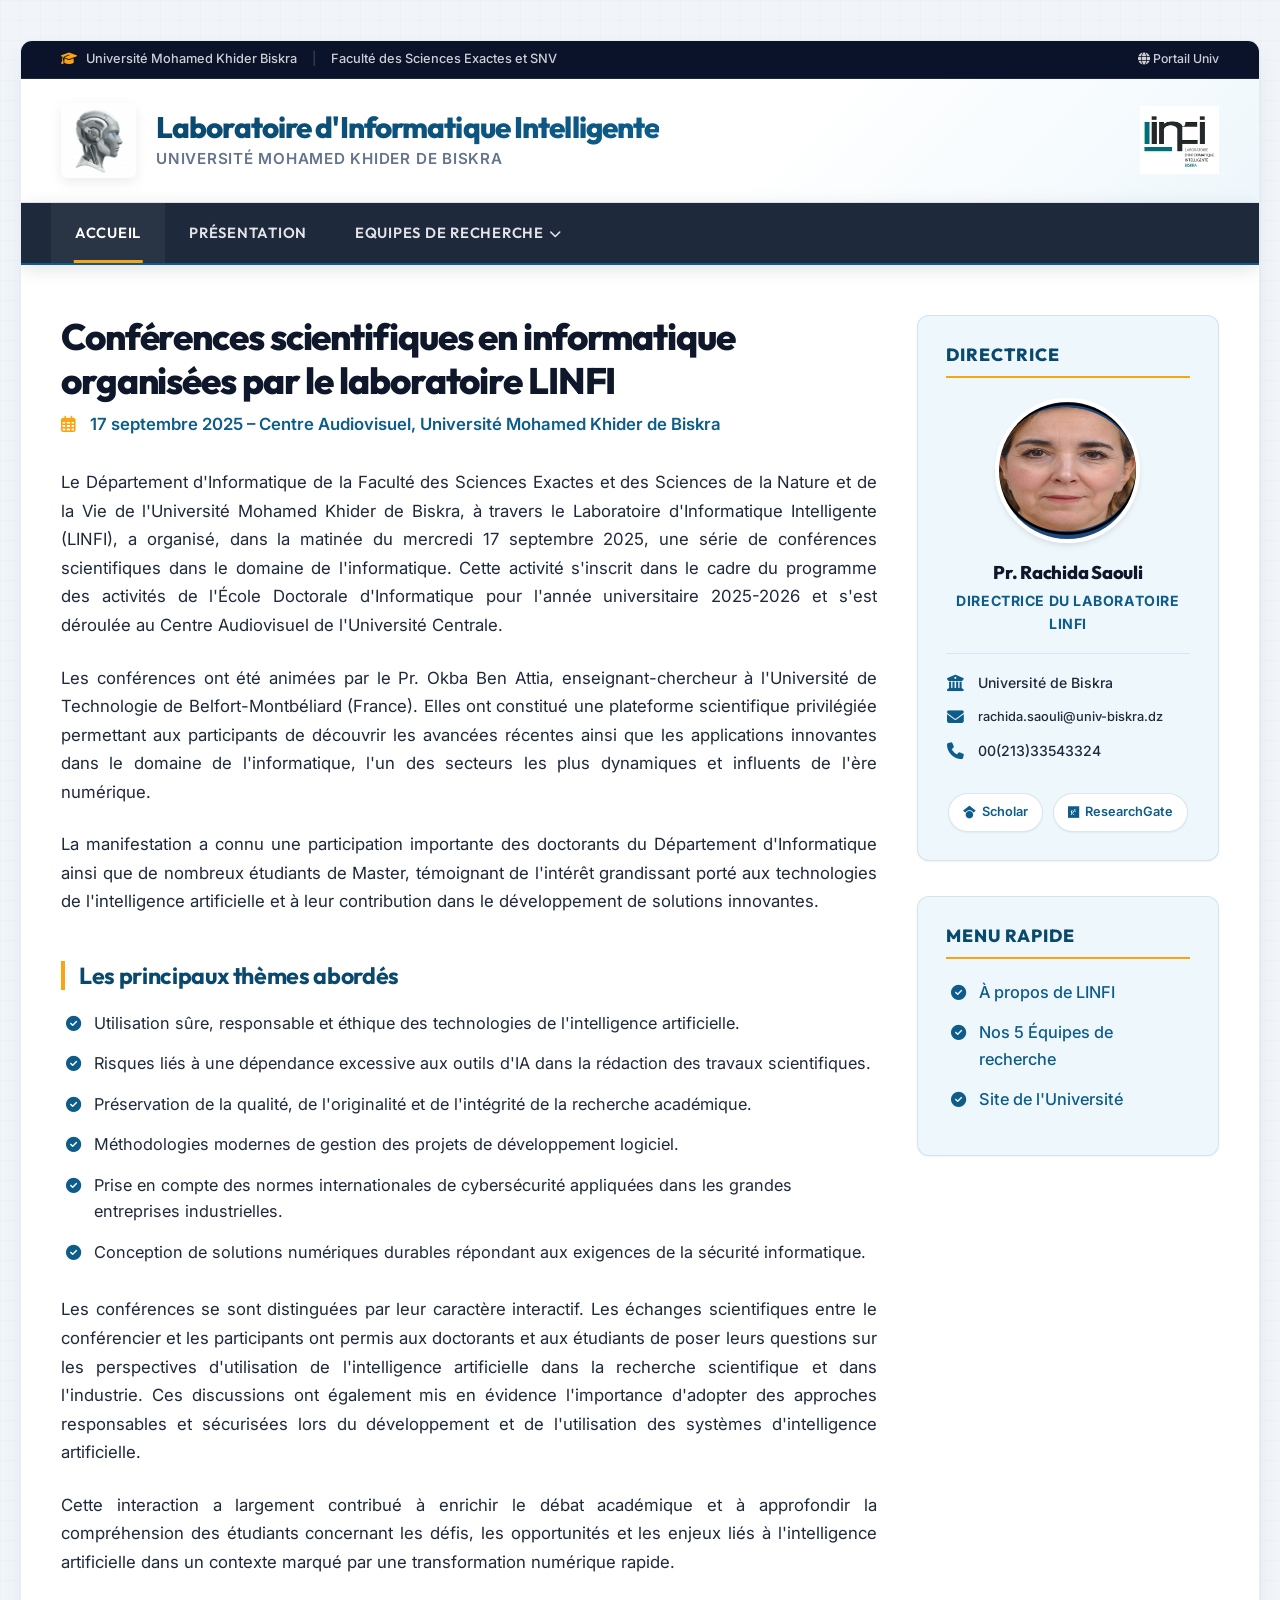
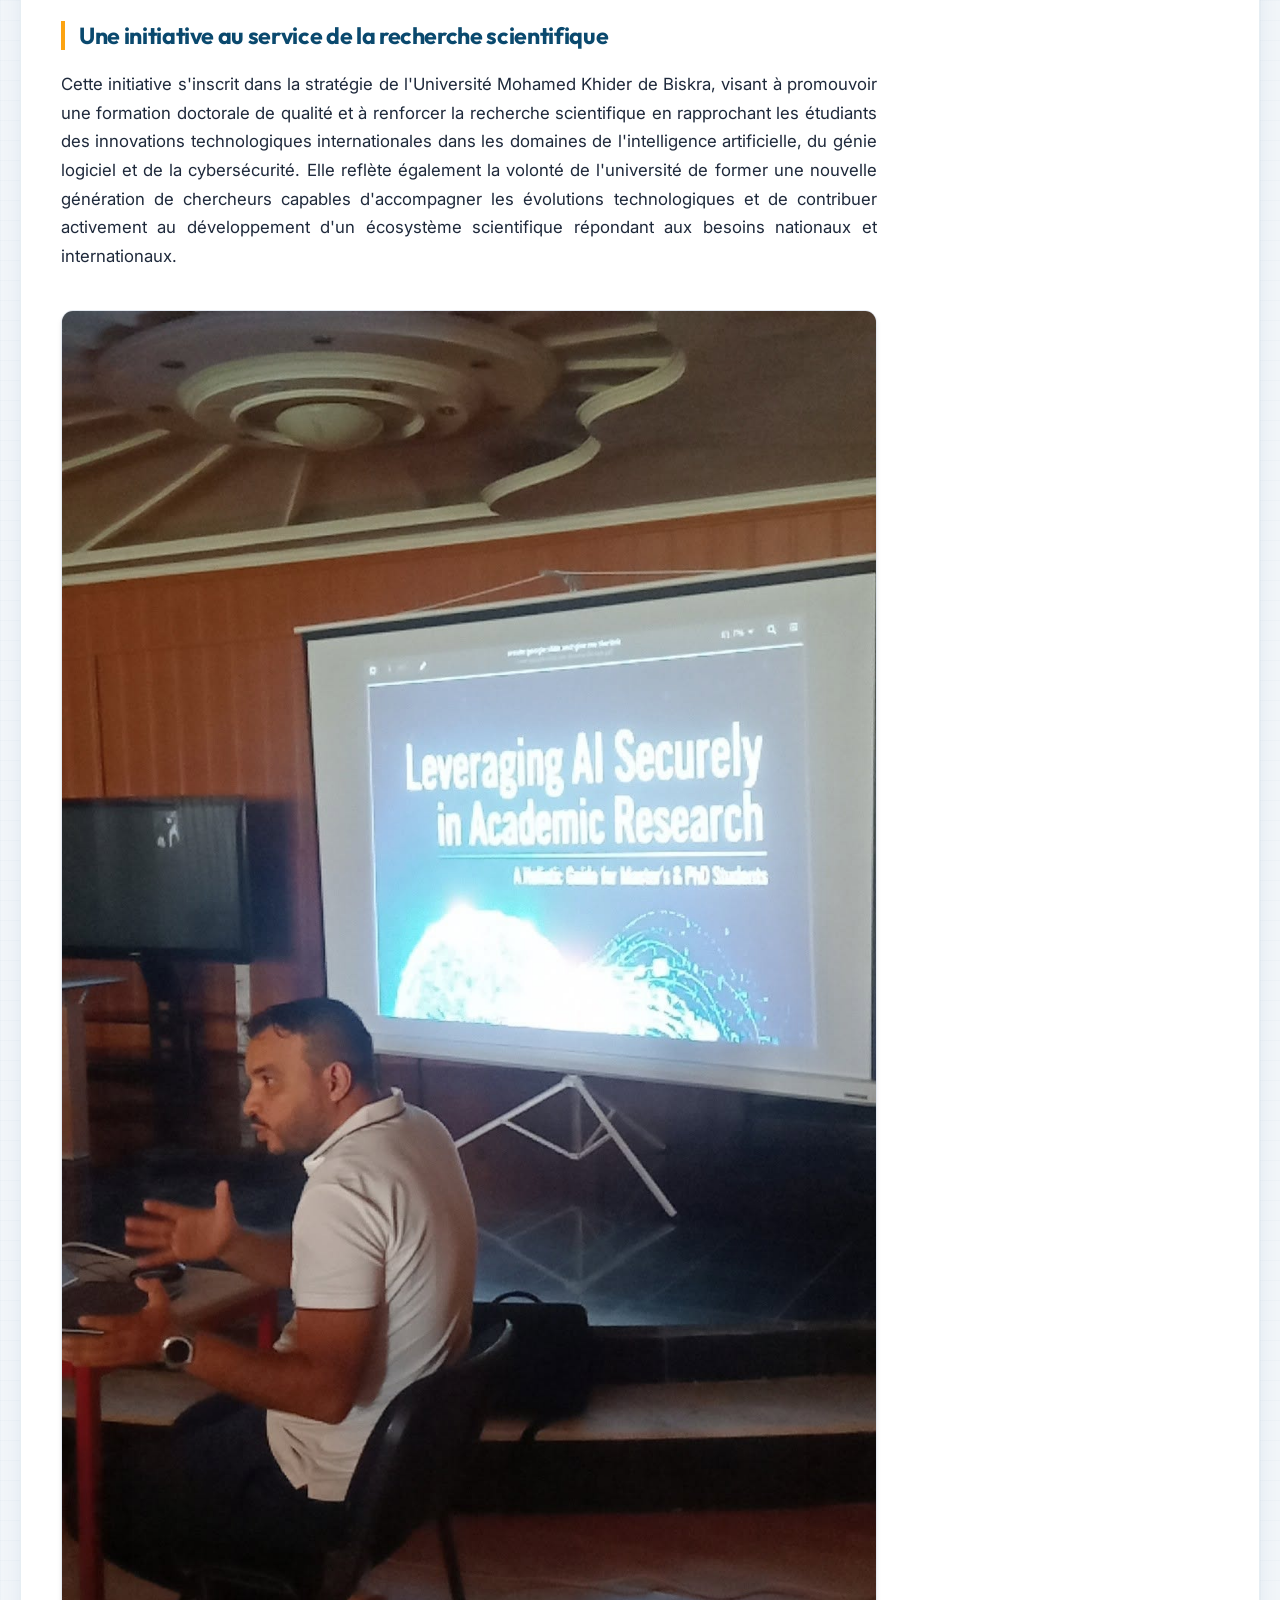
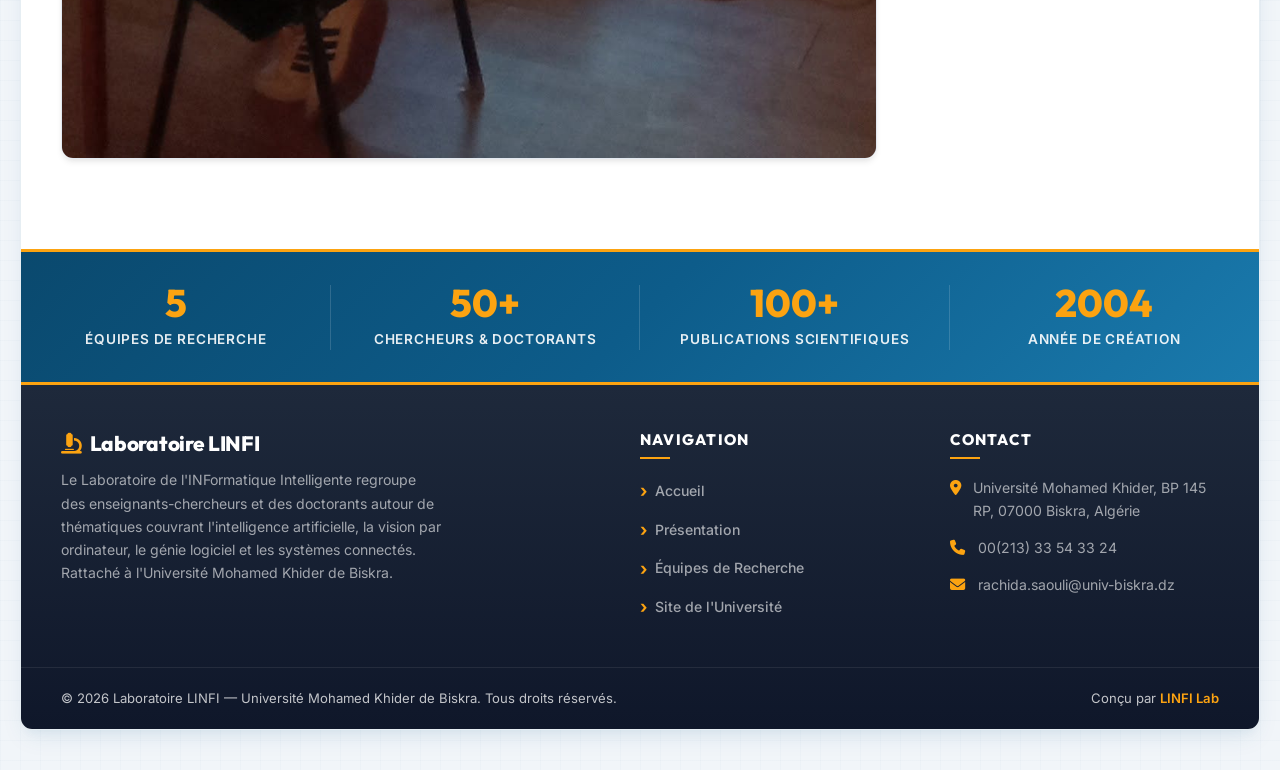
==== index.html @ a5e796ee "Initial commit of static LINFI website" ====
<!DOCTYPE html>
<html lang="fr">
<head>
  <meta charset="UTF-8">
  <meta name="viewport" content="width=device-width, initial-scale=1.0">
  <title>Laboratoire d'Informatique Intelligente (LINFI) | Accueil</title>

  <!-- SEO Meta Tags -->
  <meta name="description"
    content="Laboratoire d'Informatique Intelligente (LINFI) de l'Université Mohamed Khider de Biskra. Recherche, innovation et excellence en IA et systèmes numériques.">

  <!-- CSS Stylesheets -->
  <link rel="stylesheet" href="assets/css/style.css">

  <!-- FontAwesome for icons -->
  <link rel="stylesheet" href="https://cdnjs.cloudflare.com/ajax/libs/font-awesome/6.4.0/css/all.min.css">
</head>
<body>
  <div class="site-wrapper">

    <!-- Premium Top Bar -->
    <div class="site-top-bar">
      <div class="top-bar-left">
        <span><i class="fa-solid fa-graduation-cap"></i> Université Mohamed Khider Biskra</span>
        <span class="top-bar-sep">|</span>
        <span>Faculté des Sciences Exactes et SNV</span>
      </div>
      <div class="top-bar-right">
        <a href="http://univ-biskra.dz" target="_blank"><i class="fa-solid fa-globe"></i> Portail Univ</a>
      </div>
    </div>

    <!-- Top Site Header -->

    <header class="site-header">
      <div class="header-left">
        <img src="assets/images/robot_head.png" alt="Robot Head" class="robot-graphic">
        <div class="title-container">
          <h1>Laboratoire d'Informatique Intelligente</h1>
          <p>Université Mohamed Khider de Biskra</p>
        </div>
      </div>
      <div class="header-right">
        <img src="assets/images/linfi.bmp" alt="LINFI Logo" class="linfi-logo">
      </div>
    </header>

    <!-- Main Navigation Menu -->

    <nav class="main-nav">
      <ul class="nav-menu">
        <li><a href="index.html" class="active">Accueil</a></li>
        <li><a href="presentation.html">Présentation</a></li>
        <li class="dropdown">
          <a href="equipes.html">Equipes de Recherche <i class="fa-solid fa-chevron-down"
              style="font-size: 0.75rem; margin-left: 2px;"></i></a>
          <ul class="dropdown-menu">
            <li><a href="equipe-iadaw.html">Equipe IADAW</a></li>
            <li><a href="equipe-covibio.html">Equipe CoViBio</a></li>
            <li><a href="equipe-glsia.html">Equipe GLSIA</a></li>
            <li><a href="equipe-sigti.html">Equipe SIGTI</a></li>
            <li><a href="equipe-scid.html">Equipe SCID</a></li>
          </ul>
        </li>
      </ul>
    </nav>

    <!-- Layout Grid Container -->

    <div class="content-wrapper">

      <!-- Main Column Content (72%) -->

      <main class="main-content">
        <h2 class="page-title">Conférences scientifiques en informatique organisées par le laboratoire LINFI</h2>
        <p class="page-subtitle"><i class="fa-regular fa-calendar-days" style="margin-right: 6px;"></i> 17 septembre
          2025 – Centre Audiovisuel, Université Mohamed Khider de Biskra</p>
        <p class="main-text">
          Le Département d'Informatique de la Faculté des Sciences Exactes et des Sciences de la Nature et de la Vie de
          l'Université Mohamed Khider de Biskra, à travers le Laboratoire d'Informatique Intelligente (LINFI), a
          organisé, dans la matinée du mercredi 17 septembre 2025, une série de conférences scientifiques dans le
          domaine de l'informatique. Cette activité s'inscrit dans le cadre du programme des activités de l'École
          Doctorale d'Informatique pour l'année universitaire 2025-2026 et s'est déroulée au Centre Audiovisuel de
          l'Université Centrale.
        </p>
        <p class="main-text">
          Les conférences ont été animées par le Pr. Okba Ben Attia, enseignant-chercheur à l'Université de Technologie
          de Belfort-Montbéliard (France). Elles ont constitué une plateforme scientifique privilégiée permettant aux
          participants de découvrir les avancées récentes ainsi que les applications innovantes dans le domaine de
          l'informatique, l'un des secteurs les plus dynamiques et influents de l'ère numérique.
        </p>
        <p class="main-text">
          La manifestation a connu une participation importante des doctorants du Département d'Informatique ainsi que
          de nombreux étudiants de Master, témoignant de l'intérêt grandissant porté aux technologies de l'intelligence
          artificielle et à leur contribution dans le développement de solutions innovantes.
        </p>

        <h3 class="section-title">Les principaux thèmes abordés</h3>
        <ul class="styled-list">
          <li>Utilisation sûre, responsable et éthique des technologies de l'intelligence artificielle.</li>
          <li>Risques liés à une dépendance excessive aux outils d'IA dans la rédaction des travaux scientifiques.</li>
          <li>Préservation de la qualité, de l'originalité et de l'intégrité de la recherche académique.</li>
          <li>Méthodologies modernes de gestion des projets de développement logiciel.</li>
          <li>Prise en compte des normes internationales de cybersécurité appliquées dans les grandes entreprises
            industrielles.</li>
          <li>Conception de solutions numériques durables répondant aux exigences de la sécurité informatique.</li>
        </ul>
        <p class="main-text">
          Les conférences se sont distinguées par leur caractère interactif. Les échanges scientifiques entre le
          conférencier et les participants ont permis aux doctorants et aux étudiants de poser leurs questions sur les
          perspectives d'utilisation de l'intelligence artificielle dans la recherche scientifique et dans l'industrie.
          Ces discussions ont également mis en évidence l'importance d'adopter des approches responsables et sécurisées
          lors du développement et de l'utilisation des systèmes d'intelligence artificielle.
        </p>
        <p class="main-text">
          Cette interaction a largement contribué à enrichir le débat académique et à approfondir la compréhension des
          étudiants concernant les défis, les opportunités et les enjeux liés à l'intelligence artificielle dans un
          contexte marqué par une transformation numérique rapide.
        </p>

        <h3 class="section-title">Une initiative au service de la recherche scientifique</h3>
        <p class="main-text">
          Cette initiative s'inscrit dans la stratégie de l'Université Mohamed Khider de Biskra, visant à promouvoir une
          formation doctorale de qualité et à renforcer la recherche scientifique en rapprochant les étudiants des
          innovations technologiques internationales dans les domaines de l'intelligence artificielle, du génie logiciel
          et de la cybersécurité. Elle reflète également la volonté de l'université de former une nouvelle génération de
          chercheurs capables d'accompagner les évolutions technologiques et de contribuer activement au développement
          d'un écosystème scientifique répondant aux besoins nationaux et internationaux.
        </p>
        <div class="content-image-wrapper">
          <img src="assets/images/548212361_1097998895858036_5991004031842912588_n.jpg" alt="Conférence LINFI"
            class="content-image">
        </div>
      </main>

      <!-- Sidebar Column (28%) -->

      <aside class="sidebar">
        <div class="sidebar-widget">
          <h4 class="widget-title">Directrice</h4>
          <div class="profile-card">
            <div class="profile-avatar-wrapper">
              <img src="assets/images/Prof Rachida Benabdelaziz EP Saouli  Directrice du laboratoire LINFI.png"
                alt="Prof. Rachida Benabdelaziz EP Saouli" class="profile-avatar">
            </div>
            <h5 class="profile-name">Pr. Rachida Saouli</h5>
            <p class="profile-role">Directrice du laboratoire LINFI</p>
            <div class="profile-info">
              <div class="profile-info-item">
                <i class="fa-solid fa-building-columns"></i>
                <span>Université de Biskra</span>
              </div>
              <div class="profile-info-item">
                <i class="fa-solid fa-envelope"></i>
                <span style="word-break: break-all; font-size: 0.8rem;">rachida.saouli@univ-biskra.dz</span>
              </div>
              <div class="profile-info-item">
                <i class="fa-solid fa-phone"></i>
                <span>00(213)33543324</span>
              </div>
            </div>
            <div class="profile-socials">
                            <a href="https://scholar.google.com/citations?user=p-oLahUAAAAJ&hl=fr" target="_blank" class="social-btn"><i class="fa-brands fa-google-scholar"></i> Scholar</a>
                            <a href="https://www.researchgate.net/profile/Rachida-Saouli" target="_blank" class="social-btn"><i class="fa-brands fa-researchgate"></i> ResearchGate</a>
                        </div>
          </div>
        </div>
        <div class="sidebar-widget">
          <h4 class="widget-title">Menu Rapide</h4>
          <ul class="styled-list" style="margin-bottom: 0;">
            <li><a href="presentation.html">À propos de LINFI</a></li>
            <li><a href="equipes.html">Nos 5 Équipes de recherche</a></li>
            <li><a href="http://lab.univ-biskra.dz/linfi" target="_blank">Site de l'Université</a></li>
          </ul>
        </div>
      </aside>
    </div>

    <!-- Statistics Highlights Strip -->
    <div class="stats-strip">
      <div class="stat-item">
        <div class="stat-number">5</div>
        <div class="stat-label">Équipes de Recherche</div>
      </div>
      <div class="stat-item">
        <div class="stat-number">50+</div>
        <div class="stat-label">Chercheurs & Doctorants</div>
      </div>
      <div class="stat-item">
        <div class="stat-number">100+</div>
        <div class="stat-label">Publications Scientifiques</div>
      </div>
      <div class="stat-item">
        <div class="stat-number">2004</div>
        <div class="stat-label">Année de Création</div>
      </div>
    </div>

    <!-- Premium Multi-Column Footer -->

    <footer class="site-footer">
      <div class="footer-main">
        <div class="footer-brand">

          <h3><i class="fa-solid fa-microscope" style="color: var(--accent-color); margin-right: 8px;"></i>Laboratoire
            LINFI</h3>
          <p>Le Laboratoire de l'INFormatique Intelligente regroupe des enseignants-chercheurs et des doctorants autour
            de thématiques couvrant l'intelligence artificielle, la vision par ordinateur, le génie logiciel et les
            systèmes connectés. Rattaché à l'Université Mohamed Khider de Biskra.</p>
        </div>
        <div class="footer-nav">
          <h4 class="footer-heading">Navigation</h4>
          <ul class="footer-links">
            <li><a href="index.html">Accueil</a></li>
            <li><a href="presentation.html">Présentation</a></li>
            <li><a href="equipes.html">Équipes de Recherche</a></li>
            <li><a href="http://univ-biskra.dz" target="_blank">Site de l'Université</a></li>
          </ul>
        </div>
        <div class="footer-contact">
          <h4 class="footer-heading">Contact</h4>
          <div class="footer-contact-item">
            <i class="fa-solid fa-location-dot"></i>
            <span>Université Mohamed Khider, BP 145 RP, 07000 Biskra, Algérie</span>
          </div>
          <div class="footer-contact-item">
            <i class="fa-solid fa-phone"></i>
            <span>00(213) 33 54 33 24</span>
          </div>
          <div class="footer-contact-item">
            <i class="fa-solid fa-envelope"></i>
            <span>rachida.saouli@univ-biskra.dz</span>
          </div>
        </div>
      </div>
      <div class="footer-bottom">
        <p>&copy; 2026 Laboratoire LINFI — Université Mohamed Khider de Biskra. Tous droits réservés.</p>
        <p>Conçu par <a href="#">LINFI Lab</a></p>
      </div>
    </footer>
  </div>

  <!-- Back to Top Button -->
  <button class="back-to-top" id="backToTop" aria-label="Retour en haut">
    <i class="fa-solid fa-arrow-up"></i>
  </button>
  <script>
    // Back to top button logic
    const btn = document.getElementById('backToTop');
    window.addEventListener('scroll', () => {
      btn.classList.toggle('visible', window.scrollY > 300);
    });
    btn.addEventListener('click', () => {
      window.scrollTo({ top: 0, behavior: 'smooth' });
    });
  </script>
</body>
</html>
---- assets/css/style.css ----
/* LINFI Lab (Université de Biskra) CSS STYLESHEET */
/* Enriched with Native Astra Theme Spacing, Color Tokens, and Layout Aesthetics */

@import url('https://fonts.googleapis.com/css2?family=Fredoka:wght@300..700&family=Inter:wght@300;400;500;600;700;800&family=Outfit:wght@300;400;500;600;700;800&display=swap');

:root {
  /* Color Palette - Astra Customizer values */
  --primary-color: #0d5c8a;
  /* Astra Primary: Academic Blue */
  --primary-dark: #0a496e;
  /* Astra Dark Blue */
  --primary-light: #eef7fc;
  /* Very soft baby blue */
  --accent-color: #fca311;
  /* Astra Accent: Gold / Amber */
  --accent-hover: #e5930b;

  /* Text & BG Neutrals */
  --bg-body: #f1f5f9;
  /* Slate layout wrap background */
  --bg-inner: #ffffff;
  /* Container white */
  --text-primary: #1e293b;
  /* Dark slate primary body */
  --text-headers: #0f172a;
  /* Near black for headers */
  --text-muted: #64748b;
  /* Cool template grey */
  --border-color: #e2e8f0;
  /* Base grid borders */

  /* Navigation Bar */
  --nav-bg: #1e293b;
  --nav-text: #f8fafc;
  --nav-hover-bg: #0d5c8a;
  --nav-active-bg: #0a496e;

  /* Shadows & Radius (Sleek Astra defaults) */
  --shadow-sm: 0 1px 2px 0 rgba(0, 0, 0, 0.05);
  --shadow-md: 0 4px 6px -1px rgba(0, 0, 0, 0.08), 0 2px 4px -1px rgba(0, 0, 0, 0.04);
  --shadow-lg: 0 10px 25px -5px rgba(13, 92, 138, 0.1), 0 8px 10px -6px rgba(13, 92, 138, 0.05);
  --shadow-hover: 0 20px 25px -5px rgba(0, 0, 0, 0.1), 0 10px 10px -5px rgba(0, 0, 0, 0.04);
  --border-radius-sm: 6px;
  --border-radius: 12px;
  --border-radius-lg: 18px;

  /* Transitions */
  --transition-fast: all 0.2s cubic-bezier(0.4, 0, 0.2, 1);
  --transition: all 0.3s cubic-bezier(0.4, 0, 0.2, 1);
  --transition-slow: all 0.5s cubic-bezier(0.4, 0, 0.2, 1);

  --container-width: 1240px;
}

/* Base resets & fonts matching Astra defaults */
* {
  box-sizing: border-box;
  margin: 0;
  padding: 0;
}

body {
  font-family: 'Inter', -apple-system, BlinkMacSystemFont, "Segoe UI", Roboto, Helvetica, Arial, sans-serif;
  background-color: var(--bg-body);
  /* Checked graphic background pattern simulating high-fidelity mockups */
  background-image:
    linear-gradient(rgba(13, 92, 138, 0.02) 1px, transparent 1px),
    linear-gradient(90deg, rgba(13, 92, 138, 0.02) 1px, transparent 1px);
  background-size: 20px 20px;
  color: var(--text-primary);
  line-height: 1.625;
  -webkit-font-smoothing: antialiased;
  -moz-osx-font-smoothing: grayscale;
}

a {
  color: var(--primary-color);
  text-decoration: none;
  font-weight: 500;
  transition: var(--transition-fast);
}

a:hover {
  color: var(--primary-dark);
}

/* Headings typography mapping */
h1,
h2,
h3,
h4,
h5,
h6 {
  font-family: 'Outfit', 'Inter', sans-serif;
  color: var(--text-headers);
  font-weight: 700;
  line-height: 1.25;
  letter-spacing: -0.015em;
}

/* Universal Page structure with shadow borders */
.site-wrapper {
  max-width: var(--container-width);
  margin: 40px auto;
  border-radius: var(--border-radius);
  background-color: var(--bg-inner);
  box-shadow: var(--shadow-lg);
  overflow: hidden;
  display: flex;
  flex-direction: column;
  min-height: 90vh;
  border: 1px solid rgba(13, 92, 138, 0.1);
}

/* Premium Top Header bar */
.site-top-bar {
  background-color: #0b132b;
  color: rgba(255, 255, 255, 0.8);
  font-size: 0.8rem;
  font-weight: 500;
  padding: 8px 40px;
  display: flex;
  justify-content: space-between;
  align-items: center;
  border-bottom: 1px solid rgba(255, 255, 255, 0.08);
}

.top-bar-left {
  display: flex;
  align-items: center;
  gap: 15px;
}

.top-bar-left span i {
  color: var(--accent-color);
  margin-right: 6px;
}

.top-bar-right {
  display: flex;
  align-items: center;
  gap: 20px;
}

.top-bar-right a {
  color: rgba(255, 255, 255, 0.8);
  font-size: 0.77rem;
}

.top-bar-right a:hover {
  color: #ffffff;
}

.top-bar-sep {
  color: rgba(255, 255, 255, 0.2);
}

/* Main Site Header content */
header.site-header {
  display: flex;
  justify-content: space-between;
  align-items: center;
  padding: 24px 40px;
  background: white;
  border-bottom: 1px solid var(--border-color);
  background-image: linear-gradient(135deg, #ffffff 60%, var(--primary-light) 100%);
}

.header-left {
  display: flex;
  align-items: center;
  gap: 20px;
}

.robot-graphic {
  height: 75px;
  width: auto;
  border-radius: var(--border-radius-sm);
  filter: drop-shadow(0 4px 6px rgba(0, 0, 0, 0.07));
  transition: var(--transition);
}

.robot-graphic:hover {
  transform: rotate(5deg) scale(1.05);
}

.title-container h1 {
  font-size: 1.85rem;
  font-weight: 800;
  color: var(--primary-color);
  letter-spacing: -0.03em;
  background: linear-gradient(120deg, var(--primary-dark) 0%, var(--primary-color) 100%);
  -webkit-background-clip: text;
  background-clip: text;
  -webkit-text-fill-color: transparent;
}

.title-container p {
  font-size: 0.95rem;
  color: var(--text-muted);
  font-weight: 600;
  margin-top: 1px;
  text-transform: uppercase;
  letter-spacing: 0.05em;
}

.header-right {
  display: flex;
  align-items: center;
}

.linfi-logo {
  height: 68px;
  width: auto;
  max-width: 100%;
  transition: var(--transition);
}

.linfi-logo:hover {
  filter: saturate(1.1) brightness(0.98);
}

/* Sleek sticky navbar */
nav.main-nav {
  background-color: var(--nav-bg);
  box-shadow: 0 4px 20px -2px rgba(15, 23, 42, 0.15);
  position: sticky;
  top: 0;
  z-index: 1000;
  border-bottom: 2px solid var(--primary-color);
}

nav.main-nav ul.nav-menu {
  display: flex;
  list-style: none;
  max-width: var(--container-width);
  margin: 0 auto;
  padding: 0 30px;
}

ul.nav-menu>li {
  position: relative;
}

ul.nav-menu>li>a {
  display: block;
  padding: 18px 24px;
  color: rgba(248, 250, 252, 0.9);
  font-weight: 600;
  font-size: 0.92rem;
  text-transform: uppercase;
  letter-spacing: 0.05em;
  font-family: 'Outfit', sans-serif;
  transition: var(--transition-fast);
  position: relative;
}

/* Animated active/hover line index decoration */
ul.nav-menu>li>a::after {
  content: '';
  position: absolute;
  bottom: 0;
  left: 50%;
  width: 0;
  height: 3px;
  background-color: var(--accent-color);
  transition: var(--transition-fast);
  transform: translateX(-50%);
}

ul.nav-menu>li:hover>a::after,
ul.nav-menu>li>a.active::after {
  width: 60%;
}

ul.nav-menu>li:hover>a,
ul.nav-menu>li>a.active {
  color: #ffffff;
  background-color: rgba(255, 255, 255, 0.05);
}

/* Dropdown styling */
.dropdown-menu {
  position: absolute;
  top: 100%;
  left: 0;
  background-color: var(--nav-bg);
  list-style: none;
  min-width: 250px;
  border-top: 3px solid var(--accent-color);
  box-shadow: 0 10px 25px -5px rgba(0, 0, 0, 0.3), 0 8px 10px -6px rgba(0, 0, 0, 0.3);
  opacity: 0;
  visibility: hidden;
  transform: translateY(15px);
  transition: opacity 0.25s cubic-bezier(0.4, 0, 0.2, 1), transform 0.25s cubic-bezier(0.4, 0, 0.2, 1), visibility 0.25s;
  z-index: 1001;
  border-radius: 0 0 var(--border-radius-sm) var(--border-radius-sm);
  padding: 8px 0;
}

ul.nav-menu>li.dropdown:hover .dropdown-menu {
  opacity: 1;
  visibility: visible;
  transform: translateY(0);
}

.dropdown-menu li a {
  display: block;
  padding: 12px 24px;
  color: rgba(226, 232, 240, 0.95);
  font-size: 0.82rem;
  font-weight: 600;
  text-transform: uppercase;
  letter-spacing: 0.03em;
  transition: var(--transition-fast);
}

.dropdown-menu li a:hover {
  background-color: var(--nav-hover-bg);
  color: #ffffff;
  padding-left: 30px;
  /* Slight push animation */
}

/* Body Content layouts */
.content-wrapper {
  display: grid;
  grid-template-columns: 2.7fr 1fr;
  gap: 40px;
  padding: 50px 40px;
  background-color: #ffffff;
  flex: 1;
}

/* Left panel content */
main.main-content {
  background-color: #ffffff;
}

.page-title {
  font-size: 2.3rem;
  font-weight: 800;
  color: var(--text-headers);
  margin-bottom: 8px;
  letter-spacing: -0.03em;
  line-height: 1.2;
}

.page-subtitle {
  font-size: 1.05rem;
  font-weight: 600;
  color: var(--primary-color);
  margin-bottom: 30px;
  display: flex;
  align-items: center;
  gap: 8px;
}

.page-subtitle i {
  color: var(--accent-color);
}

.main-text {
  font-size: 1.05rem;
  color: var(--text-primary);
  margin-bottom: 24px;
  text-align: justify;
  line-height: 1.7;
}

.section-title {
  font-size: 1.45rem;
  font-weight: 700;
  color: var(--primary-dark);
  margin-top: 45px;
  margin-bottom: 20px;
  display: flex;
  align-items: center;
  gap: 12px;
  border-left: 4px solid var(--accent-color);
  padding-left: 14px;
}

/* Styled unordered list styling */
.styled-list {
  list-style: none;
  margin: 20px 0 30px 5px;
}

.styled-list li {
  position: relative;
  padding-left: 28px;
  margin-bottom: 14px;
  font-size: 1.02rem;
  color: var(--text-primary);
}

.styled-list li::before {
  content: '\f058';
  /* FontAwesome check-circle */
  font-family: 'Font Awesome 6 Free';
  font-weight: 900;
  position: absolute;
  left: 0;
  top: 1px;
  color: var(--primary-color);
  font-size: 0.95rem;
}

/* Content Images decoration */
.content-image-wrapper {
  margin: 40px auto;
  border-radius: var(--border-radius);
  overflow: hidden;
  box-shadow: var(--shadow-md);
  border: 1px solid var(--border-color);
  max-width: 100%;
  transition: var(--transition-slow);
  position: relative;
}

.content-image-wrapper::after {
  content: '';
  position: absolute;
  top: 0;
  left: 0;
  width: 100%;
  height: 100%;
  box-shadow: inset 0 0 100px rgba(0, 0, 0, 0.05);
  pointer-events: none;
}

.content-image-wrapper:hover {
  box-shadow: var(--shadow-hover);
  transform: translateY(-4px);
}

.content-image {
  width: 100%;
  height: auto;
  display: block;
  transition: var(--transition-slow);
  object-fit: cover;
}

.content-image-wrapper:hover .content-image {
  transform: scale(1.02);
}

/* Sidebar structure */
aside.sidebar {
  display: flex;
  flex-direction: column;
  gap: 35px;
}

.sidebar-widget {
  background-color: var(--primary-light);
  border: 1px solid rgba(13, 92, 138, 0.12);
  border-radius: var(--border-radius);
  padding: 28px;
  box-shadow: var(--shadow-sm);
  transition: var(--transition);
}

.sidebar-widget:hover {
  box-shadow: var(--shadow-md);
  border-color: rgba(13, 92, 138, 0.25);
  background-color: #f7fcff;
}

.widget-title {
  font-size: 1.1rem;
  font-weight: 800;
  color: var(--primary-dark);
  margin-bottom: 20px;
  border-bottom: 2px solid var(--accent-color);
  padding-bottom: 10px;
  text-transform: uppercase;
  letter-spacing: 0.06em;
  display: flex;
  align-items: center;
  gap: 8px;
}

/* Sidebar Custom Profile Cards */
.profile-card {
  display: flex;
  flex-direction: column;
  align-items: center;
  text-align: center;
}

.profile-avatar-wrapper {
  width: 145px;
  height: 145px;
  border-radius: 50%;
  overflow: hidden;
  margin-bottom: 18px;
  border: 4px solid #ffffff;
  box-shadow: var(--shadow-md);
  transition: var(--transition);
}

.profile-avatar {
  width: 100%;
  height: 100%;
  object-fit: cover;
  transition: var(--transition-slow);
}

.profile-card:hover .profile-avatar-wrapper {
  border-color: var(--accent-color);
  transform: scale(1.02);
}

.profile-name {
  font-size: 1.15rem;
  font-weight: 800;
  color: var(--text-headers);
  margin-bottom: 6px;
}

.profile-role {
  font-size: 0.88rem;
  color: var(--primary-color);
  font-weight: 700;
  margin-bottom: 18px;
  text-transform: uppercase;
  letter-spacing: 0.04em;
}

.profile-info {
  width: 100%;
  border-top: 1px solid rgba(13, 92, 138, 0.1);
  padding-top: 18px;
  margin-bottom: 18px;
}

.profile-info-item {
  display: flex;
  justify-content: flex-start;
  align-items: center;
  gap: 12px;
  margin-bottom: 12px;
  color: var(--text-primary);
  font-size: 0.88rem;
  font-weight: 500;
}

.profile-info-item i {
  color: var(--primary-color);
  font-size: 1.05rem;
  width: 20px;
  text-align: center;
}

.profile-socials {
  display: flex;
  gap: 10px;
  justify-content: center;
  width: 100%;
}

.social-btn {
  background-color: #ffffff;
  color: var(--primary-color);
  padding: 8px 14px;
  font-size: 0.8rem;
  border-radius: 20px;
  font-weight: 600;
  border: 1px solid rgba(13, 92, 138, 0.15);
  box-shadow: var(--shadow-sm);
  display: inline-flex;
  align-items: center;
  gap: 6px;
}

.social-btn:hover {
  background-color: var(--primary-color);
  color: #ffffff !important;
  border-color: var(--primary-color);
  transform: translateY(-2px);
  box-shadow: var(--shadow-md);
}

/* High Fidelity Table Designs */
.table-responsive {
  width: 100%;
  overflow-x: auto;
  margin: 30px 0;
  box-shadow: var(--shadow-md);
  border-radius: var(--border-radius);
  border: 1px solid var(--border-color);
  background-color: white;
}

table.members-table {
  width: 100%;
  border-collapse: collapse;
  text-align: left;
  font-size: 0.9rem;
}

table.members-table th {
  background-color: var(--primary-color);
  color: #ffffff;
  padding: 16px 20px;
  font-weight: 700;
  text-transform: uppercase;
  font-size: 0.8rem;
  letter-spacing: 0.05em;
  letter-spacing: 0.03em;
  border-bottom: 2px solid rgba(0, 0, 0, 0.1);
}

table.members-table td {
  padding: 15px 20px;
  border-bottom: 1px solid var(--border-color);
  color: var(--text-primary);
  font-weight: 500;
}

table.members-table tbody tr:last-child td {
  border-bottom: none;
}

table.members-table tbody tr:nth-of-type(even) {
  background-color: #f8fafc;
}

table.members-table tbody tr:hover {
  background-color: var(--primary-light);
}

table.members-table td strong {
  color: var(--text-headers);
}

/* Teams Showcases Grid Dashboards */
.teams-grid {
  display: grid;
  grid-template-columns: repeat(auto-fit, minmax(320px, 1fr));
  gap: 30px;
  margin-top: 30px;
}

.team-summary-card {
  background-color: #ffffff;
  border: 1px solid var(--border-color);
  border-radius: var(--border-radius);
  padding: 30px;
  box-shadow: var(--shadow-sm);
  display: flex;
  flex-direction: column;
  transition: var(--transition);
  border-top: 4px solid var(--primary-color);
}

.team-summary-card:hover {
  transform: translateY(-6px);
  box-shadow: var(--shadow-hover);
  border-top-color: var(--accent-color);
}

.team-card-title {
  font-size: 1.35rem;
  color: var(--text-headers);
  font-weight: 800;
  margin-bottom: 6px;
}

.team-card-leader {
  font-size: 0.88rem;
  font-weight: 700;
  color: var(--primary-color);
  margin-bottom: 18px;
  text-transform: uppercase;
  letter-spacing: 0.02em;
}

.team-card-desc {
  font-size: 0.98rem;
  color: var(--text-primary);
  flex-grow: 1;
  margin-bottom: 24px;
  line-height: 1.6;
}

.team-card-link {
  font-weight: 700;
  font-size: 0.92rem;
  color: var(--primary-color);
  display: inline-flex;
  align-items: center;
  gap: 6px;
  align-self: flex-start;
  padding: 4px 0;
  position: relative;
}

.team-card-link::after {
  content: '';
  position: absolute;
  bottom: 0;
  left: 0;
  width: 0;
  height: 2px;
  background-color: var(--accent-color);
  transition: var(--transition-fast);
}

.team-summary-card:hover .team-card-link::after {
  width: 100%;
}

.team-summary-card:hover .team-card-link {
  color: var(--accent-hover);
}

/* ===== Breadcrumb Navigation ===== */
.breadcrumb {
  padding: 14px 40px;
  background-color: #f8fafc;
  border-bottom: 1px solid var(--border-color);
  font-size: 0.85rem;
  color: var(--text-muted);
  display: flex;
  align-items: center;
  gap: 8px;
}

.breadcrumb a {
  color: var(--primary-color);
  font-weight: 600;
}

.breadcrumb a:hover {
  color: var(--accent-hover);
}

.breadcrumb .sep {
  color: var(--border-color);
  font-size: 0.7rem;
}

.breadcrumb .current {
  color: var(--text-headers);
  font-weight: 700;
}

/* ===== Statistics / Highlights Strip ===== */
.stats-strip {
  display: grid;
  grid-template-columns: repeat(auto-fit, minmax(180px, 1fr));
  gap: 0;
  background: linear-gradient(135deg, var(--primary-dark) 0%, var(--primary-color) 50%, #1a7aad 100%);
  color: #ffffff;
  border-top: 3px solid var(--accent-color);
}

.stat-item {
  padding: 32px 24px;
  text-align: center;
  position: relative;
  transition: var(--transition);
}

.stat-item:not(:last-child)::after {
  content: '';
  position: absolute;
  right: 0;
  top: 25%;
  height: 50%;
  width: 1px;
  background-color: rgba(255, 255, 255, 0.15);
}

.stat-item:hover {
  background-color: rgba(255, 255, 255, 0.08);
}

.stat-number {
  font-family: 'Outfit', sans-serif;
  font-size: 2.4rem;
  font-weight: 800;
  color: var(--accent-color);
  line-height: 1;
  margin-bottom: 6px;
}

.stat-label {
  font-size: 0.85rem;
  font-weight: 600;
  text-transform: uppercase;
  letter-spacing: 0.06em;
  opacity: 0.9;
}

/* ===== News / Event Cards ===== */
.news-card {
  background-color: #ffffff;
  border: 1px solid var(--border-color);
  border-radius: var(--border-radius);
  overflow: hidden;
  box-shadow: var(--shadow-sm);
  transition: var(--transition);
  display: flex;
  flex-direction: column;
}

.news-card:hover {
  transform: translateY(-4px);
  box-shadow: var(--shadow-hover);
}

.news-card-image {
  width: 100%;
  height: 200px;
  object-fit: cover;
  transition: var(--transition-slow);
}

.news-card:hover .news-card-image {
  transform: scale(1.03);
}

.news-card-body {
  padding: 22px;
  flex: 1;
  display: flex;
  flex-direction: column;
}

.news-card-date {
  font-size: 0.78rem;
  color: var(--accent-color);
  font-weight: 700;
  text-transform: uppercase;
  letter-spacing: 0.04em;
  margin-bottom: 8px;
  display: flex;
  align-items: center;
  gap: 6px;
}

.news-card-title {
  font-size: 1.1rem;
  font-weight: 700;
  color: var(--text-headers);
  margin-bottom: 10px;
  line-height: 1.35;
}

.news-card-excerpt {
  font-size: 0.92rem;
  color: var(--text-muted);
  line-height: 1.55;
  flex: 1;
}

.news-card-link {
  margin-top: 16px;
  font-weight: 700;
  font-size: 0.88rem;
  color: var(--primary-color);
  display: inline-flex;
  align-items: center;
  gap: 6px;
  align-self: flex-start;
}

.news-card-link:hover {
  color: var(--accent-hover);
  gap: 10px;
}

/* ===== Tag / Badge Elements ===== */
.tag {
  display: inline-block;
  padding: 4px 12px;
  border-radius: 20px;
  font-size: 0.75rem;
  font-weight: 700;
  text-transform: uppercase;
  letter-spacing: 0.04em;
}

.tag-primary {
  background-color: var(--primary-light);
  color: var(--primary-color);
  border: 1px solid rgba(13, 92, 138, 0.15);
}

.tag-accent {
  background-color: #fef3cd;
  color: #856404;
  border: 1px solid rgba(252, 163, 17, 0.2);
}

.tag-success {
  background-color: #d1fae5;
  color: #065f46;
  border: 1px solid rgba(6, 95, 70, 0.15);
}

/* ===== Premium Multi-Column Footer ===== */
footer.site-footer {
  margin-top: auto;
  background: linear-gradient(180deg, #1e293b 0%, #0f172a 100%);
  color: rgba(255, 255, 255, 0.75);
  border-top: 3px solid var(--accent-color);
}

.footer-main {
  display: grid;
  grid-template-columns: 2fr 1fr 1fr;
  gap: 40px;
  padding: 45px 40px 35px;
}

.footer-brand h3 {
  font-family: 'Outfit', sans-serif;
  font-size: 1.3rem;
  font-weight: 800;
  color: #ffffff;
  margin-bottom: 12px;
}

.footer-brand p {
  font-size: 0.88rem;
  line-height: 1.65;
  color: rgba(255, 255, 255, 0.6);
  max-width: 380px;
}

.footer-heading {
  font-family: 'Outfit', sans-serif;
  font-size: 0.95rem;
  font-weight: 800;
  color: #ffffff;
  text-transform: uppercase;
  letter-spacing: 0.08em;
  margin-bottom: 18px;
  position: relative;
  padding-bottom: 10px;
}

.footer-heading::after {
  content: '';
  position: absolute;
  bottom: 0;
  left: 0;
  width: 30px;
  height: 2px;
  background-color: var(--accent-color);
}

.footer-links {
  list-style: none;
}

.footer-links li {
  margin-bottom: 10px;
}

.footer-links li a {
  color: rgba(255, 255, 255, 0.6);
  font-size: 0.88rem;
  font-weight: 500;
  transition: var(--transition-fast);
  display: inline-flex;
  align-items: center;
  gap: 8px;
}

.footer-links li a::before {
  content: '›';
  color: var(--accent-color);
  font-weight: 700;
  font-size: 1.1rem;
  transition: var(--transition-fast);
}

.footer-links li a:hover {
  color: #ffffff;
  padding-left: 4px;
}

.footer-contact-item {
  display: flex;
  align-items: flex-start;
  gap: 12px;
  margin-bottom: 14px;
  font-size: 0.88rem;
  color: rgba(255, 255, 255, 0.6);
}

.footer-contact-item i {
  color: var(--accent-color);
  font-size: 0.95rem;
  margin-top: 3px;
  width: 16px;
  text-align: center;
}

.footer-bottom {
  border-top: 1px solid rgba(255, 255, 255, 0.08);
  padding: 20px 40px;
  display: flex;
  justify-content: space-between;
  align-items: center;
  flex-wrap: wrap;
  gap: 10px;
  font-size: 0.82rem;
}

.footer-bottom a {
  color: var(--accent-color);
  font-weight: 600;
}

.footer-bottom a:hover {
  color: #ffffff;
}

/* ===== Back-to-Top Button ===== */
.back-to-top {
  position: fixed;
  bottom: 30px;
  right: 30px;
  width: 48px;
  height: 48px;
  background: linear-gradient(135deg, var(--primary-color), var(--primary-dark));
  color: #ffffff;
  border: none;
  border-radius: 50%;
  font-size: 1.15rem;
  cursor: pointer;
  display: flex;
  align-items: center;
  justify-content: center;
  box-shadow: 0 4px 15px rgba(13, 92, 138, 0.35);
  opacity: 0;
  visibility: hidden;
  transform: translateY(20px);
  transition: var(--transition);
  z-index: 9999;
}

.back-to-top.visible {
  opacity: 1;
  visibility: visible;
  transform: translateY(0);
}

.back-to-top:hover {
  background: linear-gradient(135deg, var(--accent-color), var(--accent-hover));
  box-shadow: 0 6px 20px rgba(252, 163, 17, 0.4);
  transform: translateY(-3px);
}

/* ===== Fade-in Entrance Animations ===== */
@keyframes fadeInUp {
  from {
    opacity: 0;
    transform: translateY(25px);
  }

  to {
    opacity: 1;
    transform: translateY(0);
  }
}

@keyframes fadeIn {
  from {
    opacity: 0;
  }

  to {
    opacity: 1;
  }
}

.fade-in-up {
  animation: fadeInUp 0.6s cubic-bezier(0.4, 0, 0.2, 1) both;
}

.fade-in {
  animation: fadeIn 0.5s ease both;
}

.delay-1 {
  animation-delay: 0.1s;
}

.delay-2 {
  animation-delay: 0.2s;
}

.delay-3 {
  animation-delay: 0.3s;
}

.delay-4 {
  animation-delay: 0.4s;
}

/* ===== Accessibility & Focus ===== */
a:focus-visible,
button:focus-visible {
  outline: 2px solid var(--accent-color);
  outline-offset: 2px;
  border-radius: 3px;
}

::selection {
  background-color: var(--primary-color);
  color: #ffffff;
}

/* ===== Scrollbar Styling (Webkit) ===== */
::-webkit-scrollbar {
  width: 8px;
}

::-webkit-scrollbar-track {
  background: var(--bg-body);
}

::-webkit-scrollbar-thumb {
  background: linear-gradient(180deg, var(--primary-color), var(--primary-dark));
  border-radius: 4px;
}

::-webkit-scrollbar-thumb:hover {
  background: var(--accent-color);
}

/* ====================================== */
/* ===== RESPONSIVE BREAKPOINTS ========= */
/* ====================================== */

@media (max-width: 1040px) {
  .site-wrapper {
    margin: 0;
    border-radius: 0;
    border: none;
  }
}

@media (max-width: 992px) {
  .content-wrapper {
    grid-template-columns: 1fr;
    gap: 40px;
    padding: 30px 20px;
  }

  .footer-main {
    grid-template-columns: 1fr 1fr;
  }

  .stats-strip {
    grid-template-columns: repeat(2, 1fr);
  }

  .stat-item:not(:last-child)::after {
    display: none;
  }
}

@media (max-width: 768px) {
  .site-top-bar {
    display: none;
  }

  header.site-header {
    flex-direction: column;
    text-align: center;
    gap: 20px;
    padding: 24px 20px;
  }

  .header-left {
    flex-direction: column;
  }

  .title-container h1 {
    font-size: 1.45rem;
  }

  nav.main-nav ul.nav-menu {
    flex-direction: column;
    padding: 0;
  }

  ul.nav-menu>li>a {
    padding: 15px 24px;
    border-bottom: 1px solid rgba(255, 255, 255, 0.05);
  }

  ul.nav-menu>li>a::after {
    display: none;
  }

  .dropdown-menu {
    position: static;
    opacity: 1;
    visibility: visible;
    display: none;
    transform: none;
    box-shadow: none;
    border-top: none;
    background-color: rgba(255, 255, 255, 0.03);
    padding: 0;
    border-radius: 0;
  }

  ul.nav-menu>li.dropdown:hover .dropdown-menu {
    display: block;
  }

  .dropdown-menu li a {
    padding: 12px 36px;
  }

  .page-title {
    font-size: 1.85rem;
  }

  .breadcrumb {
    padding: 12px 20px;
    font-size: 0.8rem;
  }

  .footer-main {
    grid-template-columns: 1fr;
    gap: 30px;
    padding: 35px 20px 25px;
  }

  .footer-bottom {
    flex-direction: column;
    text-align: center;
    padding: 15px 20px;
  }

  .stats-strip {
    grid-template-columns: 1fr 1fr;
  }

  .stat-number {
    font-size: 1.8rem;
  }

  .stat-item {
    padding: 22px 16px;
  }
}

@media (max-width: 480px) {
  .page-title {
    font-size: 1.5rem;
  }

  .section-title {
    font-size: 1.2rem;
  }

  .content-wrapper {
    padding: 20px 15px;
  }

  .stats-strip {
    grid-template-columns: 1fr;
  }

  .teams-grid {
    grid-template-columns: 1fr;
  }
}

/* Force Dropdown Menu links white text & override visibility */
.dropdown-menu li a,
.dropdown-menu a,
.dropdown-menu li a.active,
.dropdown-menu li a:visited {
  color: #ffffff !important;
  opacity: 1 !important;
  visibility: visible !important;
}

.dropdown-menu li a:hover {
  color: #ffffff !important;
  background-color: var(--nav-hover-bg) !important;
}
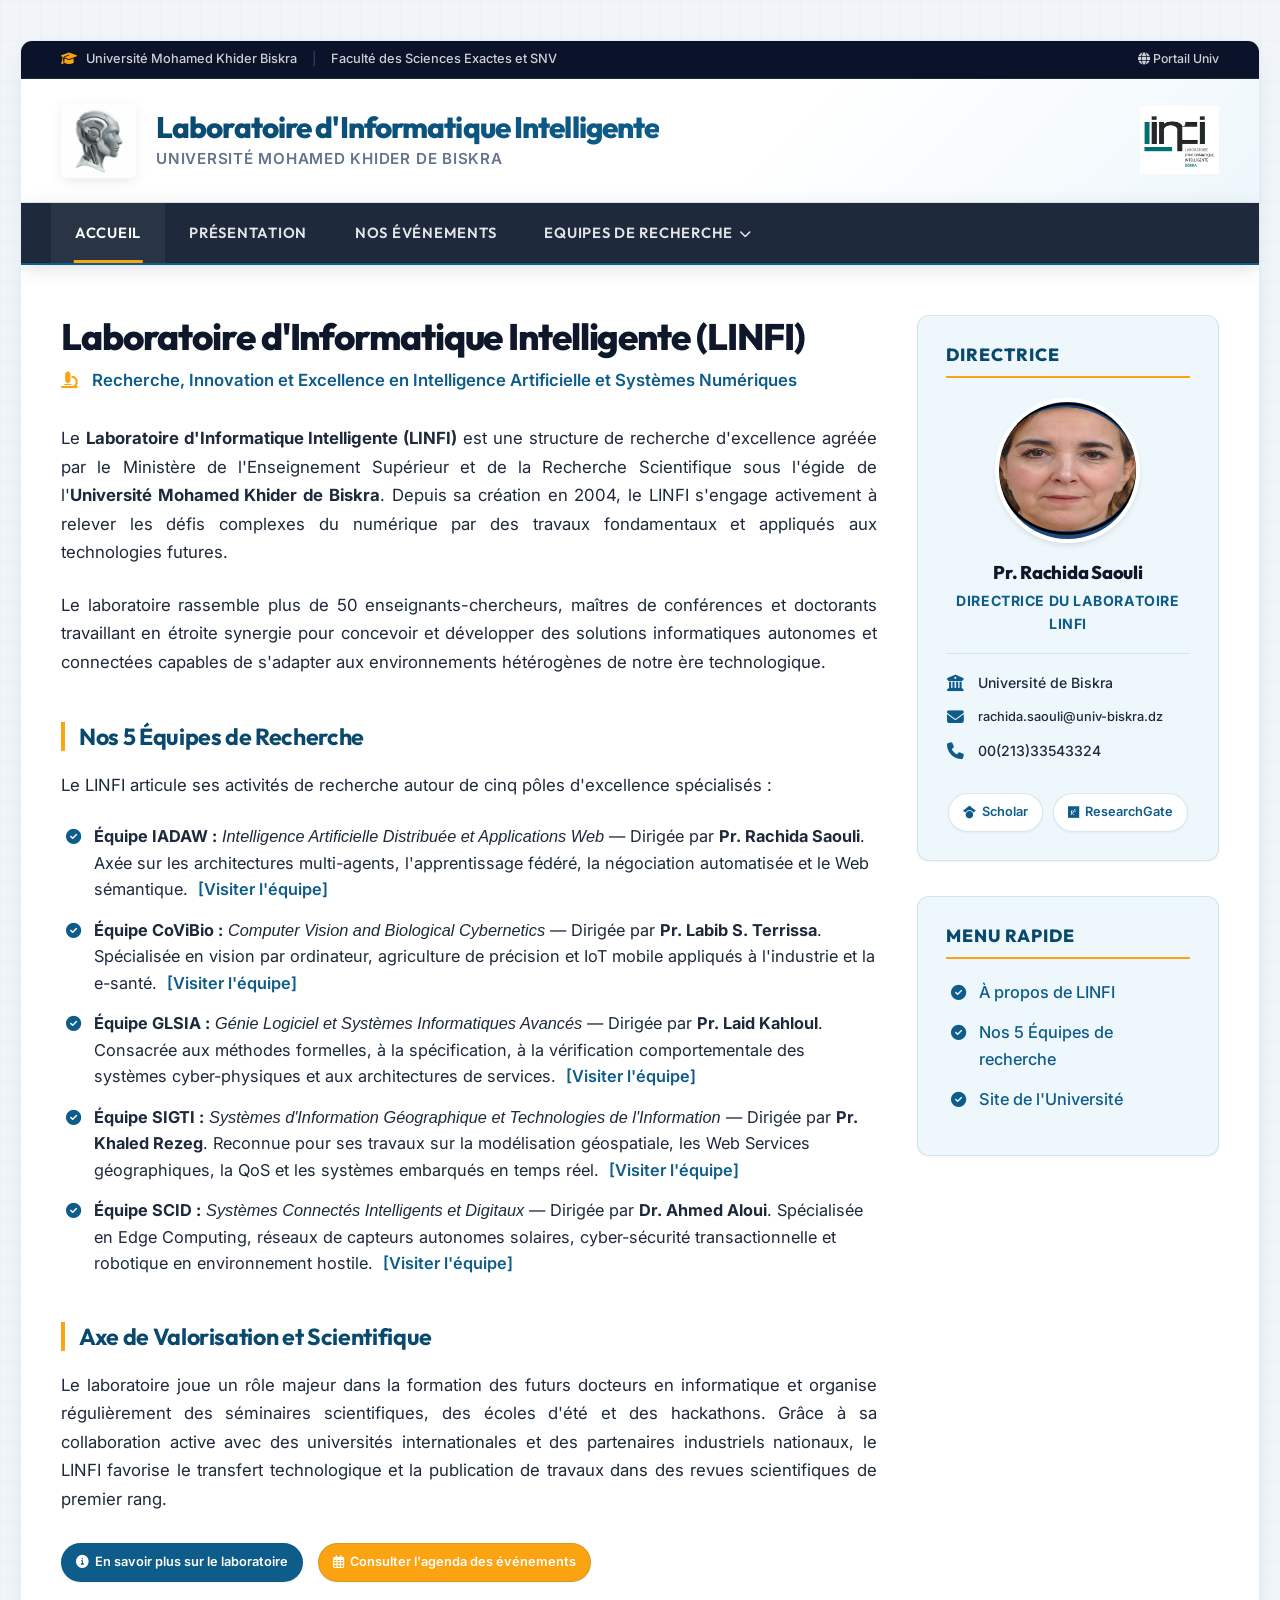
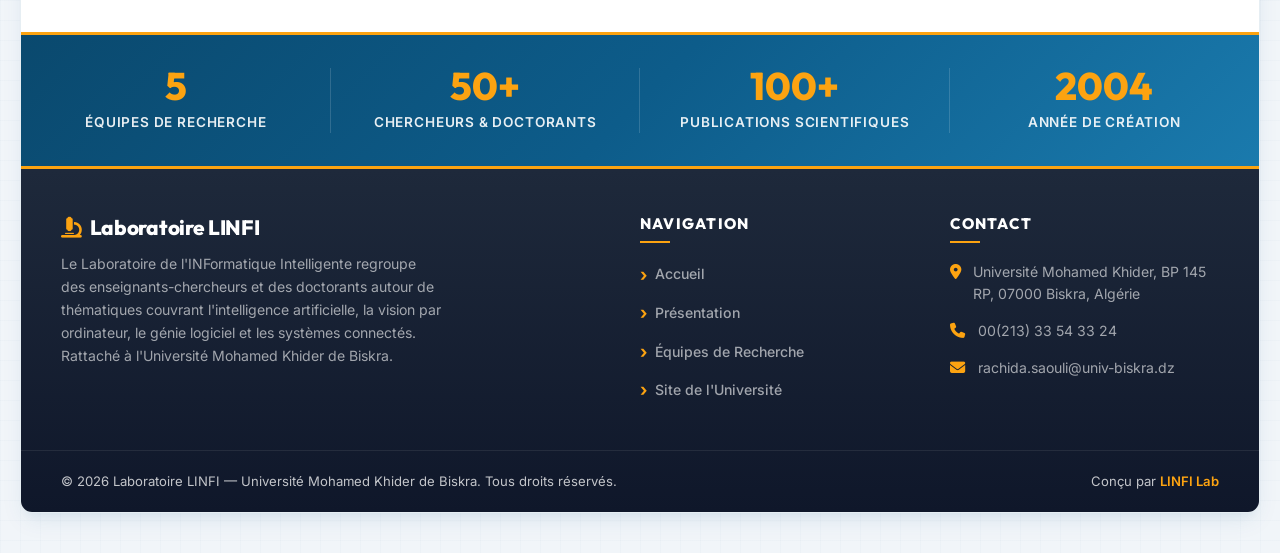
==== commit 83c9a8e6: "restructure homepage, add events page, and implement new global stylesheet" ====
--- a/index.html
+++ b/index.html
@@ -1,5 +1,6 @@
 <!DOCTYPE html>
 <html lang="fr">
+
 <head>
   <meta charset="UTF-8">
   <meta name="viewport" content="width=device-width, initial-scale=1.0">
@@ -15,6 +16,7 @@
   <!-- FontAwesome for icons -->
   <link rel="stylesheet" href="https://cdnjs.cloudflare.com/ajax/libs/font-awesome/6.4.0/css/all.min.css">
 </head>
+
 <body>
   <div class="site-wrapper">
 
@@ -51,6 +53,7 @@
       <ul class="nav-menu">
         <li><a href="index.html" class="active">Accueil</a></li>
         <li><a href="presentation.html">Présentation</a></li>
+        <li><a href="evenements.html">Nos Événements</a></li>
         <li class="dropdown">
           <a href="equipes.html">Equipes de Recherche <i class="fa-solid fa-chevron-down"
               style="font-size: 0.75rem; margin-left: 2px;"></i></a>
@@ -72,64 +75,92 @@
       <!-- Main Column Content (72%) -->
 
       <main class="main-content">
-        <h2 class="page-title">Conférences scientifiques en informatique organisées par le laboratoire LINFI</h2>
-        <p class="page-subtitle"><i class="fa-regular fa-calendar-days" style="margin-right: 6px;"></i> 17 septembre
-          2025 – Centre Audiovisuel, Université Mohamed Khider de Biskra</p>
-        <p class="main-text">
-          Le Département d'Informatique de la Faculté des Sciences Exactes et des Sciences de la Nature et de la Vie de
-          l'Université Mohamed Khider de Biskra, à travers le Laboratoire d'Informatique Intelligente (LINFI), a
-          organisé, dans la matinée du mercredi 17 septembre 2025, une série de conférences scientifiques dans le
-          domaine de l'informatique. Cette activité s'inscrit dans le cadre du programme des activités de l'École
-          Doctorale d'Informatique pour l'année universitaire 2025-2026 et s'est déroulée au Centre Audiovisuel de
-          l'Université Centrale.
-        </p>
-        <p class="main-text">
-          Les conférences ont été animées par le Pr. Okba Ben Attia, enseignant-chercheur à l'Université de Technologie
-          de Belfort-Montbéliard (France). Elles ont constitué une plateforme scientifique privilégiée permettant aux
-          participants de découvrir les avancées récentes ainsi que les applications innovantes dans le domaine de
-          l'informatique, l'un des secteurs les plus dynamiques et influents de l'ère numérique.
-        </p>
-        <p class="main-text">
-          La manifestation a connu une participation importante des doctorants du Département d'Informatique ainsi que
-          de nombreux étudiants de Master, témoignant de l'intérêt grandissant porté aux technologies de l'intelligence
-          artificielle et à leur contribution dans le développement de solutions innovantes.
-        </p>
-
-        <h3 class="section-title">Les principaux thèmes abordés</h3>
-        <ul class="styled-list">
-          <li>Utilisation sûre, responsable et éthique des technologies de l'intelligence artificielle.</li>
-          <li>Risques liés à une dépendance excessive aux outils d'IA dans la rédaction des travaux scientifiques.</li>
-          <li>Préservation de la qualité, de l'originalité et de l'intégrité de la recherche académique.</li>
-          <li>Méthodologies modernes de gestion des projets de développement logiciel.</li>
-          <li>Prise en compte des normes internationales de cybersécurité appliquées dans les grandes entreprises
-            industrielles.</li>
-          <li>Conception de solutions numériques durables répondant aux exigences de la sécurité informatique.</li>
+        <h2 class="page-title">Laboratoire d'Informatique Intelligente (LINFI)</h2>
+        <p class="page-subtitle"><i class="fa-solid fa-microscope" style="margin-right: 6px;"></i> Recherche, Innovation
+          et Excellence en Intelligence Artificielle et Systèmes Numériques</p>
+
+        <p class="main-text">
+          Le <strong>Laboratoire d'Informatique Intelligente (LINFI)</strong> est une structure de recherche
+          d'excellence agréée par le Ministère de l'Enseignement Supérieur et de la Recherche Scientifique sous l'égide
+          de l'<strong>Université Mohamed Khider de Biskra</strong>. Depuis sa création en 2004, le LINFI s'engage
+          activement à relever les défis complexes du numérique par des travaux fondamentaux et appliqués aux
+          technologies futures.
+        </p>
+
+        <p class="main-text">
+          Le laboratoire rassemble plus de 50 enseignants-chercheurs, maîtres de conférences et doctorants travaillant
+          en étroite synergie pour concevoir et développer des solutions informatiques autonomes et connectées capables
+          de s'adapter aux environnements hétérogènes de notre ère technologique.
+        </p>
+
+        <h3 class="section-title">Nos 5 Équipes de Recherche</h3>
+        <p class="main-text">
+          Le LINFI articule ses activités de recherche autour de cinq pôles d'excellence spécialisés :
+        </p>
+
+        <ul class="styled-list" style="margin-bottom: 25px;">
+          <li>
+            <strong>Équipe IADAW :</strong>
+            <em>Intelligence Artificielle Distribuée et Applications Web</em> — Dirigée par <strong>Pr. Rachida
+              Saouli</strong>. Axée sur les architectures multi-agents, l'apprentissage fédéré, la négociation
+            automatisée et le Web sémantique.
+            <a href="equipe-iadaw.html"
+              style="color: var(--primary-color); font-weight: 600; text-decoration: none; margin-left: 5px;">[Visiter
+              l'équipe]</a>
+          </li>
+          <li>
+            <strong>Équipe CoViBio :</strong>
+            <em>Computer Vision and Biological Cybernetics</em> — Dirigée par <strong>Pr. Labib S. Terrissa</strong>.
+            Spécialisée en vision par ordinateur, agriculture de précision et IoT mobile appliqués à l'industrie et la
+            e-santé.
+            <a href="equipe-covibio.html"
+              style="color: var(--primary-color); font-weight: 600; text-decoration: none; margin-left: 5px;">[Visiter
+              l'équipe]</a>
+          </li>
+          <li>
+            <strong>Équipe GLSIA :</strong>
+            <em>Génie Logiciel et Systèmes Informatiques Avancés</em> — Dirigée par <strong>Pr. Laid Kahloul</strong>.
+            Consacrée aux méthodes formelles, à la spécification, à la vérification comportementale des systèmes
+            cyber-physiques et aux architectures de services.
+            <a href="equipe-glsia.html"
+              style="color: var(--primary-color); font-weight: 600; text-decoration: none; margin-left: 5px;">[Visiter
+              l'équipe]</a>
+          </li>
+          <li>
+            <strong>Équipe SIGTI :</strong>
+            <em>Systèmes d'Information Géographique et Technologies de l'Information</em> — Dirigée par <strong>Pr.
+              Khaled Rezeg</strong>. Reconnue pour ses travaux sur la modélisation géospatiale, les Web Services
+            géographiques, la QoS et les systèmes embarqués en temps réel.
+            <a href="equipe-sigti.html"
+              style="color: var(--primary-color); font-weight: 600; text-decoration: none; margin-left: 5px;">[Visiter
+              l'équipe]</a>
+          </li>
+          <li>
+            <strong>Équipe SCID :</strong>
+            <em>Systèmes Connectés Intelligents et Digitaux</em> — Dirigée par <strong>Dr. Ahmed Aloui</strong>.
+            Spécialisée en Edge Computing, réseaux de capteurs autonomes solaires, cyber-sécurité transactionnelle et
+            robotique en environnement hostile.
+            <a href="equipe-scid.html"
+              style="color: var(--primary-color); font-weight: 600; text-decoration: none; margin-left: 5px;">[Visiter
+              l'équipe]</a>
+          </li>
         </ul>
-        <p class="main-text">
-          Les conférences se sont distinguées par leur caractère interactif. Les échanges scientifiques entre le
-          conférencier et les participants ont permis aux doctorants et aux étudiants de poser leurs questions sur les
-          perspectives d'utilisation de l'intelligence artificielle dans la recherche scientifique et dans l'industrie.
-          Ces discussions ont également mis en évidence l'importance d'adopter des approches responsables et sécurisées
-          lors du développement et de l'utilisation des systèmes d'intelligence artificielle.
-        </p>
-        <p class="main-text">
-          Cette interaction a largement contribué à enrichir le débat académique et à approfondir la compréhension des
-          étudiants concernant les défis, les opportunités et les enjeux liés à l'intelligence artificielle dans un
-          contexte marqué par une transformation numérique rapide.
-        </p>
-
-        <h3 class="section-title">Une initiative au service de la recherche scientifique</h3>
-        <p class="main-text">
-          Cette initiative s'inscrit dans la stratégie de l'Université Mohamed Khider de Biskra, visant à promouvoir une
-          formation doctorale de qualité et à renforcer la recherche scientifique en rapprochant les étudiants des
-          innovations technologiques internationales dans les domaines de l'intelligence artificielle, du génie logiciel
-          et de la cybersécurité. Elle reflète également la volonté de l'université de former une nouvelle génération de
-          chercheurs capables d'accompagner les évolutions technologiques et de contribuer activement au développement
-          d'un écosystème scientifique répondant aux besoins nationaux et internationaux.
-        </p>
-        <div class="content-image-wrapper">
-          <img src="assets/images/548212361_1097998895858036_5991004031842912588_n.jpg" alt="Conférence LINFI"
-            class="content-image">
+
+        <h3 class="section-title">Axe de Valorisation et Scientifique</h3>
+        <p class="main-text">
+          Le laboratoire joue un rôle majeur dans la formation des futurs docteurs en informatique et organise
+          régulièrement des séminaires scientifiques, des écoles d'été et des hackathons. Grâce à sa collaboration
+          active avec des universités internationales et des partenaires industriels nationaux, le LINFI favorise le
+          transfert technologique et la publication de travaux dans des revues scientifiques de premier rang.
+        </p>
+
+        <div style="display: flex; gap: 15px; margin-top: 30px; flex-wrap: wrap;">
+          <a href="presentation.html" class="social-btn"
+            style="background-color: var(--primary-color); color: #ffffff !important;"><i
+              class="fa-solid fa-circle-info"></i> En savoir plus sur le laboratoire</a>
+          <a href="evenements.html" class="social-btn"
+            style="background-color: var(--accent-color); color: #ffffff !important;"><i
+              class="fa-regular fa-calendar-days"></i> Consulter l'agenda des événements</a>
         </div>
       </main>
 
@@ -160,9 +191,11 @@
               </div>
             </div>
             <div class="profile-socials">
-                            <a href="https://scholar.google.com/citations?user=p-oLahUAAAAJ&hl=fr" target="_blank" class="social-btn"><i class="fa-brands fa-google-scholar"></i> Scholar</a>
-                            <a href="https://www.researchgate.net/profile/Rachida-Saouli" target="_blank" class="social-btn"><i class="fa-brands fa-researchgate"></i> ResearchGate</a>
-                        </div>
+              <a href="https://scholar.google.com/citations?user=p-oLahUAAAAJ&hl=fr" target="_blank"
+                class="social-btn"><i class="fa-brands fa-google-scholar"></i> Scholar</a>
+              <a href="https://www.researchgate.net/profile/Rachida-Saouli" target="_blank" class="social-btn"><i
+                  class="fa-brands fa-researchgate"></i> ResearchGate</a>
+            </div>
           </div>
         </div>
         <div class="sidebar-widget">
@@ -255,4 +288,5 @@
     });
   </script>
 </body>
+
 </html>
--- a/assets/css/style.css
+++ b/assets/css/style.css
@@ -1294,4 +1294,105 @@
 .dropdown-menu li a:hover {
   color: #ffffff !important;
   background-color: var(--nav-hover-bg) !important;
+}
+
+/* ===== Events List Custom Page Styling ===== */
+.events-list-container {
+  max-height: 520px;
+  overflow-y: auto;
+  padding-right: 15px;
+  margin-top: 20px;
+  border: 1px solid var(--border-color);
+  border-radius: var(--border-radius);
+  background-color: #ffffff;
+  padding: 10px;
+  box-shadow: var(--shadow-sm);
+}
+
+/* Custom Scrollbar for the event list to ensure premium rightside scroll bar */
+.events-list-container::-webkit-scrollbar {
+  width: 8px;
+}
+
+.events-list-container::-webkit-scrollbar-track {
+  background: var(--bg-body);
+  border-radius: 4px;
+}
+
+.events-list-container::-webkit-scrollbar-thumb {
+  background: var(--primary-color);
+  border-radius: 4px;
+}
+
+.events-list-container::-webkit-scrollbar-thumb:hover {
+  background: var(--accent-color);
+}
+
+.event-item {
+  padding: 20px;
+  border-bottom: 1px solid var(--border-color);
+  transition: var(--transition-fast);
+}
+
+.event-item:last-child {
+  border-bottom: none;
+}
+
+.event-item:hover {
+  background-color: var(--primary-light);
+  border-radius: var(--border-radius-sm);
+}
+
+.event-title {
+  color: var(--primary-color) !important;
+  /* blue title color */
+  font-size: 1.25rem;
+  margin-bottom: 8px;
+  font-weight: 700;
+}
+
+.event-title a {
+  color: var(--primary-color);
+  transition: var(--transition-fast);
+}
+
+.event-title a:hover {
+  color: var(--primary-dark);
+}
+
+.event-preview {
+  color: var(--text-muted) !important;
+  /* grey content preview */
+  font-size: 0.95rem;
+  line-height: 1.6;
+  margin-bottom: 8px;
+}
+
+.event-date {
+  color: #3b82f6 !important;
+  /* slim blue text */
+  font-weight: 300;
+  /* slim */
+  font-size: 0.85rem;
+  margin-top: 4px;
+}
+
+/* Clickable Event Cards */
+.event-item.clickable-card {
+  cursor: pointer;
+  border-left: 3px solid transparent;
+}
+
+.event-item.clickable-card:hover {
+  border-left-color: var(--primary-color);
+  box-shadow: 0 4px 15px rgba(13, 92, 138, 0.08);
+}
+
+.event-item.clickable-card .read-more-link {
+  transition: var(--transition-fast);
+}
+
+.event-item.clickable-card:hover .read-more-link {
+  color: var(--primary-dark) !important;
+  padding-left: 4px;
 }
